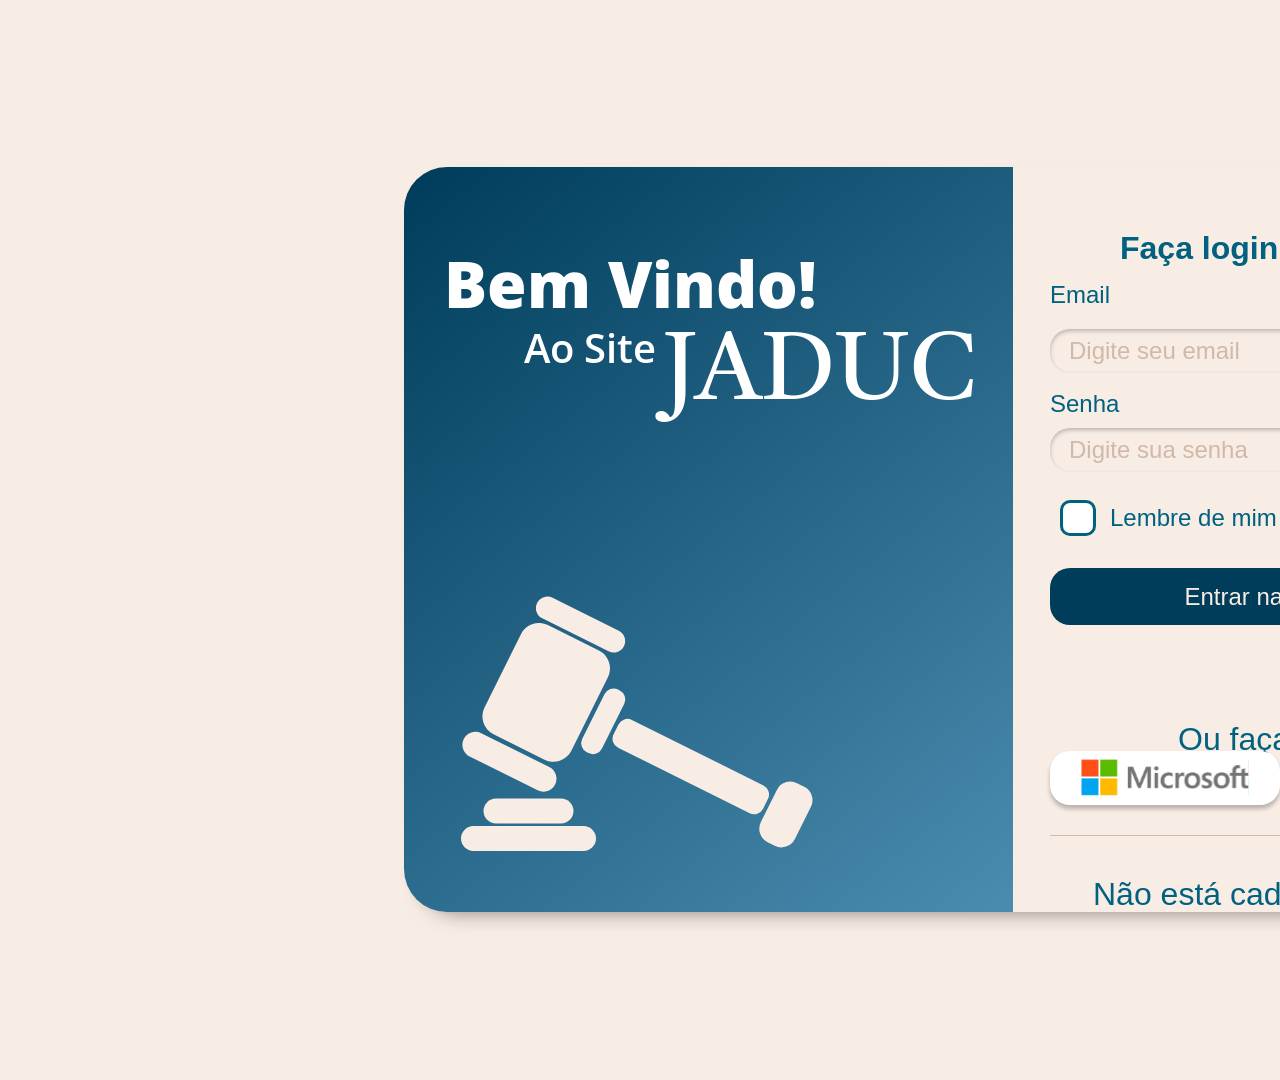
==== Jaduc/index.html @ f5ec1aaa "Add files via upload" ====
<!DOCTYPE html>
<html lang="pt-BR">

<head>
    <meta charset="utf-8">
    <meta name="viewport" content="width=device-width, initial-scale=1">
    <title>Login | JADUC</title>
    <link rel="stylesheet" href="globals.css">
    <link rel="stylesheet" href="styleguide.css">
    <link rel="stylesheet" href="style.css">
</head>

<body>
    <main class="login">
        <div class="rectangle" aria-hidden="true"></div>
        <section class="div" aria-labelledby="welcome-title">
            <h1 class="text-wrapper-7" id="welcome-title">Bem Vindo!</h1>
            <p class="text-wrapper-8">Ao Site</p>
            <p class="text-wrapper-9">JADUC</p>
            <div class="group" aria-hidden="true">
                <div class="rectangle-2"></div>
                <div class="rectangle-3"></div>
            </div>
            <div class="group-2" aria-hidden="true">
                <div class="rectangle-4"></div>
                <div class="rectangle-5"></div>
                <div class="rectangle-6"></div>
                <div class="rectangle-7"></div>
                <div class="rectangle-8"></div>
                <div class="rectangle-9"></div>
            </div>
        </section>
        <section aria-labelledby="login-title">
            <h2 class="p" id="login-title">Faça login com sua conta</h2>
            <form>
                <label class="text-wrapper" for="email">Email</label>
                <input class="rectangle-10" id="email" name="email" type="email" placeholder="Digite seu email"
                    autocomplete="email" inputmode="email" required>
                <label class="text-wrapper-2" for="password">Senha</label>
                <input class="rectangle-11" id="password" name="password" type="password" placeholder="Digite sua senha"
                    autocomplete="current-password" required>
                <input class="rectangle-13" id="remember-me" name="remember-me" type="checkbox">
                <label class="text-wrapper-5" for="remember-me">Lembre de mim</label>
                <button class="rectangle-12" type="submit">Entrar na comunidade</button>
                <a class="text-wrapper-4" href="#recuperar-senha">Esqueceu sua senha?</a>
                <p class="text-wrapper-3">Ou faça login com</p>
                <button class="image-wrapper" type="button" aria-label="Entrar com Microsoft">
                    <img class="image" src="img/microsoft_icon.svg" alt="Microsoft">
                </button>
                <button class="group-wrapper" type="button" aria-label="Entrar com Google">
                    <span class="group-3">
                        <img class="image-2" src="img/google_icon.svg" alt="Google">
                    </span>
                </button>
                <hr class="line">
                <p class="n-o-est-castrado">
                    <span class="span">Não está cadastrado?</span>
                    <a class="text-wrapper-6" href="#cadastro">Clique aqui</a>
                </p>
            </form>
        </section>
    </main>
</body>

</html>
---- Jaduc/globals.css ----
@import url('https://fonts.googleapis.com/css2?family=Castoro:ital@0;1&family=Open+Sans:ital,wght@0,300..800;1,300..800&family=Palanquin:wght@100;200;300;400;500;600;700&family=Poppins:ital,wght@0,100;0,200;0,300;0,400;0,500;0,600;0,700;0,800;0,900;1,100;1,200;1,300;1,400;1,500;1,600;1,700;1,800;1,900&display=swap');

* {
    -webkit-font-smoothing: antialiased;
    box-sizing: border-box;
}

html,
body {
    margin: 0px;
    min-height: 100%;
}

/* a blue color as a generic focus style */
button:focus-visible {
    outline: 2px solid #4a90e2 !important;
    outline: -webkit-focus-ring-color auto 5px !important;
}

a {
    text-decoration: none;
}

/* @FONTWARNING[{"type": "restricted", "family": "Palanquin Dark-Regular", "weight": "400", "style": "normal", "allowsCrossOrigin": false}] */

@font-face {
    font-family: "Palanquin Dark-Regular";
    src: local("Palanquin Dark-Regular");
}

/* @FONTWARNING[{"type": "restricted", "family": "Palanquin-SemiBold", "weight": "600", "style": "normal", "allowsCrossOrigin": false}] */

@font-face {
    font-family: "Palanquin-SemiBold";
    src: local("Palanquin-SemiBold");
}

/* @FONTWARNING[{"type": "restricted", "family": "Palanquin-Regular", "weight": "400", "style": "normal", "allowsCrossOrigin": false}] */

@font-face {
    font-family: "Palanquin-Regular";
    src: local("Palanquin-Regular");
}

/* @FONTWARNING[{"type": "restricted", "family": "Palanquin-Medium", "weight": "500", "style": "normal", "allowsCrossOrigin": false}] */

@font-face {
    font-family: "Palanquin-Medium";
    src: local("Palanquin-Medium");
}

/* @FONTWARNING[{"type": "restricted", "family": "Open Sans-ExtraBold", "weight": "800", "style": "normal", "allowsCrossOrigin": false}] */

@font-face {
    font-family: "Open Sans-ExtraBold";
    src: local("Open Sans-ExtraBold");
}

/* @FONTWARNING[{"type": "restricted", "family": "Open Sans-SemiBold", "weight": "600", "style": "normal", "allowsCrossOrigin": false}] */

@font-face {
    font-family: "Open Sans-SemiBold";
    src: local("Open Sans-SemiBold");
}

/* @FONTWARNING[{"type": "restricted", "family": "Castoro-Regular", "weight": "400", "style": "normal", "allowsCrossOrigin": false}] */

@font-face {
    font-family: "Castoro-Regular";
    src: local("Castoro-Regular");
}

/* @FONTWARNING[{"type": "restricted", "family": "Palanquin-Thin", "weight": "100", "style": "normal", "allowsCrossOrigin": false}] */

@font-face {
    font-family: "Palanquin-Thin";
    src: local("Palanquin-Thin");
}
---- Jaduc/styleguide.css ----
:root {
  --cole-o-de-vari-veis-booleano: initial;
}
---- Jaduc/style.css ----
.login {
    background-color: #f8ede5;
    width: 100%;
    min-width: 1920px;
    min-height: 1080px;
    position: relative;
}

.login .rectangle {
    position: absolute;
    top: 167px;
    left: 404px;
    width: 1218px;
    height: 745px;
    border-radius: 43px;
    box-shadow: 10px 10px 20px -10px #00000080;
    background: linear-gradient(180deg, rgba(255, 255, 255, 1) 0%);
    opacity: 0.9;
}

.login .div {
    position: absolute;
    top: 167px;
    left: 404px;
    width: 609px;
    height: 745px;
    border-radius: 43px 0px 0px 43px;
    box-shadow: -10px 10px 17px -29px #000000;
    background: linear-gradient(141deg,
            rgba(0, 61, 92, 1) 1%,
            rgba(74, 140, 176, 1) 100%);
}

.login .text-wrapper {
    position: absolute;
    top: 281px;
    left: 1050px;
    width: 414px;
    font-family: "Palanquin Dark-Regular", Helvetica;
    font-weight: 400;
    color: #016180;
    font-size: 24px;
    letter-spacing: 0;
    line-height: normal;
}

.login .text-wrapper-2 {
    position: absolute;
    top: 390px;
    left: 1050px;
    width: 414px;
    font-family: "Palanquin Dark-Regular", Helvetica;
    font-weight: 400;
    color: #016180;
    font-size: 24px;
    letter-spacing: 0;
    line-height: normal;
}

.login .p {
    position: absolute;
    top: 203px;
    left: 1120px;
    font-family: "Palanquin-SemiBold", Helvetica;
    font-weight: 600;
    color: #016180;
    font-size: 32px;
    text-align: center;
    letter-spacing: 0;
    line-height: normal;
}

.login .text-wrapper-3 {
    position: absolute;
    top: 689px;
    left: 1178px;
    font-family: "Palanquin-Regular", Helvetica;
    font-weight: 400;
    color: #016180;
    font-size: 32px;
    text-align: center;
    letter-spacing: 0;
    line-height: normal;
}

.login .text-wrapper-4 {
    position: absolute;
    top: 631px;
    left: 1370px;
    font-family: "Palanquin-Medium", Helvetica;
    font-weight: 500;
    color: #4a8cb0;
    font-size: 20px;
    text-align: center;
    letter-spacing: 0;
    line-height: normal;
}

.login .text-wrapper-5 {
    position: relative;
    top: 504px;
    left: 1110px;
    width: 166px;
    font-family: "Palanquin-Medium", Helvetica;
    font-weight: 500;
    color: #016180;
    font-size: 24px;
    text-align: center;
    letter-spacing: 0;
    line-height: normal;
}

.login .n-o-est-castrado {
    position: absolute;
    top: 844px;
    left: 1093px;
    font-family: "Palanquin-Regular", Helvetica;
    font-weight: 400;
    color: transparent;
    font-size: 32px;
    text-align: center;
    letter-spacing: 0;
    line-height: normal;
}

.login .span {
    color: #016180;
}

.login .text-wrapper-6 {
    color: #4a8cb0;
}

.login .text-wrapper-7 {
    position: relative;
    top: 20px;
    left: 40px;
    width: 428px;
    font-family: "Open Sans", sans-serif;
    font-optical-sizing: auto;
    font-weight: 800;
    font-style: normal;
    font-variation-settings:
        "wdth" 100;
    color: #ffffff;
    font-size: 64px;
    letter-spacing: 0;
    line-height: normal;
    white-space: nowrap;
}

.login .text-wrapper-8 {
    position: relative;
    top: -40px;
    left: 120px;
    width: 139px;
    font-family: "Open Sans", sans-serif;
    font-optical-sizing: auto;
    font-weight: 600;
    font-style: normal;
    font-variation-settings:
        "wdth" 100;
    color: #ffffff;
    font-size: 40px;
    letter-spacing: 0;
    line-height: normal;
}

.login .text-wrapper-9 {
    position: relative;
    top: -200px;
    left: 260px;
    width: 342px;
    font-family: "Castoro", serif;
    font-weight: 400;
    font-style: normal;
    color: #ffffff;
    font-size: 96px;
    letter-spacing: 0;
    line-height: normal;
    white-space: nowrap;
}

.login .group {
    position: absolute;
    top: 824px;
    left: 462px;
    width: 150px;
    height: 54px;
}

.login .rectangle-2 {
    position: absolute;
    top: -220px;
    left: -350px;
    width: 25px;
    height: 135px;
    background-color: #f8ede5;
    border-radius: 20px;
    transform: rotate(-90deg);
}

.login .rectangle-3 {
    position: absolute;
    top: -225px;
    left: -350px;
    width: 25px;
    height: 90px;
    background-color: #f8ede5;
    border-radius: 20px;
    transform: rotate(-90deg);
}

.login .group-2 {
    position: absolute;
    top: 490px;
    left: 76px;
    width: 341px;
    height: 179px;
    transform: rotate(26.47deg);
}

.login .rectangle-4 {
    position: absolute;
    top: -37px;
    left: 42px;
    width: 23px;
    height: 97px;
    background-color: #f8ede5;
    border-radius: 20px;
    transform: rotate(-90deg);
}

.login .rectangle-5 {
    position: absolute;
    top: 115px;
    left: 38px;
    width: 26px;
    height: 102px;
    background-color: #f8ede5;
    border-radius: 20px;
    transform: rotate(-90deg);
}

.login .rectangle-6 {
    position: absolute;
    top: 74px;
    left: 132px;
    width: 167px;
    height: 31px;
    background-color: #f8ede5;
    border-radius: 10px;
}

.login .rectangle-7 {
    position: absolute;
    top: 57px;
    left: 303px;
    width: 38px;
    height: 66px;
    background-color: #f8ede5;
    border-radius: 15px;
}

.login .rectangle-8 {
    position: absolute;
    top: 53px;
    left: 106px;
    width: 22px;
    height: 70px;
    background-color: #f8ede5;
    border-radius: 10px;
}

.login .rectangle-9 {
    position: absolute;
    top: 39px;
    left: -8px;
    width: 122px;
    height: 97px;
    background-color: #f8ede5;
    border-radius: 20px;
    transform: rotate(-90deg);
}

.login .rectangle-10 {
    position: absolute;
    top: 329px;
    left: 1050px;
    width: 505px;
    height: 44px;
    background-color: #f8ede5;
    border-radius: 20px;
    box-shadow: inset 0px 2px 4px #00000040;
}

.login .rectangle-11 {
    position: absolute;
    top: 428px;
    left: 1050px;
    width: 505px;
    height: 44px;
    background-color: #f8ede5;
    border-radius: 20px;
    box-shadow: inset 0px 2px 4px #00000040;
}

.login .rectangle-12 {
    position: absolute;
    top: 568px;
    left: 1050px;
    width: 505px;
    height: 57px;
    background-color: #003d5b;
    border-radius: 20px;
}

.login .text-wrapper-10 {
    position: absolute;
    top: 575px;
    left: 1182px;
    width: 242px;
    font-family: "Palanquin Dark-Regular", Helvetica;
    font-weight: 400;
    color: #f8ede5;
    font-size: 24px;
    letter-spacing: 0;
    line-height: normal;
}

.login .image-wrapper {
    position: absolute;
    top: 751px;
    left: 1050px;
    width: 230px;
    height: 54px;
    display: flex;
    background-color: #ffffff;
    border-radius: 20px;
    box-shadow: 0px 4px 4px #00000040;
}

.login .image {
    width: 167.51px;
    height: 54px;
    margin-left: 33px;
    aspect-ratio: 3.1;
}

.login .group-wrapper {
    position: absolute;
    top: 751px;
    left: 1325px;
    width: 230px;
    height: 54px;
    display: flex;
    background-color: #ffffff;
    border-radius: 20px;
    box-shadow: 0px 4px 4px #00000040;
}

.login .group-3 {
    margin-top: 7px;
    width: 132.91px;
    height: 46.07px;
    margin-left: 48.5px;
    display: flex;
    gap: 0.2px;
}

.login .img {
    margin-top: 0.2px;
    width: 37.9px;
    height: 36.52px;
    aspect-ratio: 1.04;
}

.login .image-2 {
    width: 170.81px;
    height: 46.07px;
    aspect-ratio: 2.06;
}

.login .line {
    position: absolute;
    top: 835px;
    left: 1050px;
    width: 505px;
    height: 1px;
    object-fit: cover;
}

.login .rectangle-13 {
    position: absolute;
    top: 500px;
    left: 1060px;
    width: 36px;
    height: 36px;
    background-color: #ffffff;
    border-radius: 10px;
    border: 3px solid;
    border-color: #016180;
    aspect-ratio: 1;
}

.login .text-wrapper-11 {
    position: absolute;
    top: 328px;
    left: 1069px;
    font-family: "Palanquin-Thin", Helvetica;
    font-weight: 100;
    color: #d0b9a9;
    font-size: 24px;
    letter-spacing: 0;
    line-height: normal;
}

.login .text-wrapper-12 {
    position: absolute;
    top: 428px;
    left: 1069px;
    font-family: "Palanquin-Thin", Helvetica;
    font-weight: 100;
    color: #d0b9a9;
    font-size: 24px;
    letter-spacing: 0;
    line-height: normal;
}

/* Original generated CSS is injected before the following overrides. */

.login .rectangle-10,
.login .rectangle-11 {
    border: 0;
    appearance: none;
    padding: 0 19px;
    font-family: "Palanquin-Thin", Helvetica, sans-serif;
    font-weight: 100;
    color: #016180;
    font-size: 24px;
    letter-spacing: 0;
    line-height: normal;
}

.login .rectangle-10::placeholder,
.login .rectangle-11::placeholder {
    color: #d0b9a9;
    opacity: 1;
}

.login .rectangle-10:focus-visible,
.login .rectangle-11:focus-visible,
.login .rectangle-12:focus-visible,
.login .image-wrapper:focus-visible,
.login .group-wrapper:focus-visible,
.login .rectangle-13:focus-visible,
.login .text-wrapper-4:focus-visible,
.login .text-wrapper-6:focus-visible {
    outline: 3px solid #4a8cb0;
    outline-offset: 3px;
}

.login .rectangle-12 {
    border: 0;
    padding: 0;
    cursor: pointer;
    font-family: "Palanquin Dark-Regular", Helvetica, sans-serif;
    font-weight: 400;
    color: #f8ede5;
    font-size: 24px;
    letter-spacing: 0;
    line-height: normal;
    text-align: center;
}

.login .rectangle-12:hover {
    background-color: #016180;
}

.login .rectangle-13 {
    appearance: none;
    margin: 0;
    cursor: pointer;
}

.login .rectangle-13:checked {
    background-color: #016180;
    background-image: url("data:image/svg+xml,%3Csvg xmlns='http://www.w3.org/2000/svg' viewBox='0 0 24 24'%3E%3Cpath d='M5 12.5l4.2 4.2L19 7' fill='none' stroke='%23ffffff' stroke-linecap='round' stroke-linejoin='round' stroke-width='3'/%3E%3C/svg%3E");
    background-position: center;
    background-repeat: no-repeat;
    background-size: 25px;
}

.login .image-wrapper,
.login .group-wrapper {
    border: 0;
    padding: 0;
    cursor: pointer;
    align-items: center;
    justify-content: center;
}

.login .image-wrapper:hover,
.login .group-wrapper:hover {
    box-shadow: 0 5px 6px #00000040;
}

.login .image {
    margin-left: 0;
}

.login .group-3 {
    margin-top: 0;
    margin-left: 0;
}

.login .line {
    border: 0;
    border-top: 1px solid #d0b9a9;
    margin: 0;
}

.login .text-wrapper-4,
.login .text-wrapper-6 {
    display: inline-block;
}

.login .n-o-est-castrado .text-wrapper-6 {
    margin-left: 5px;
}
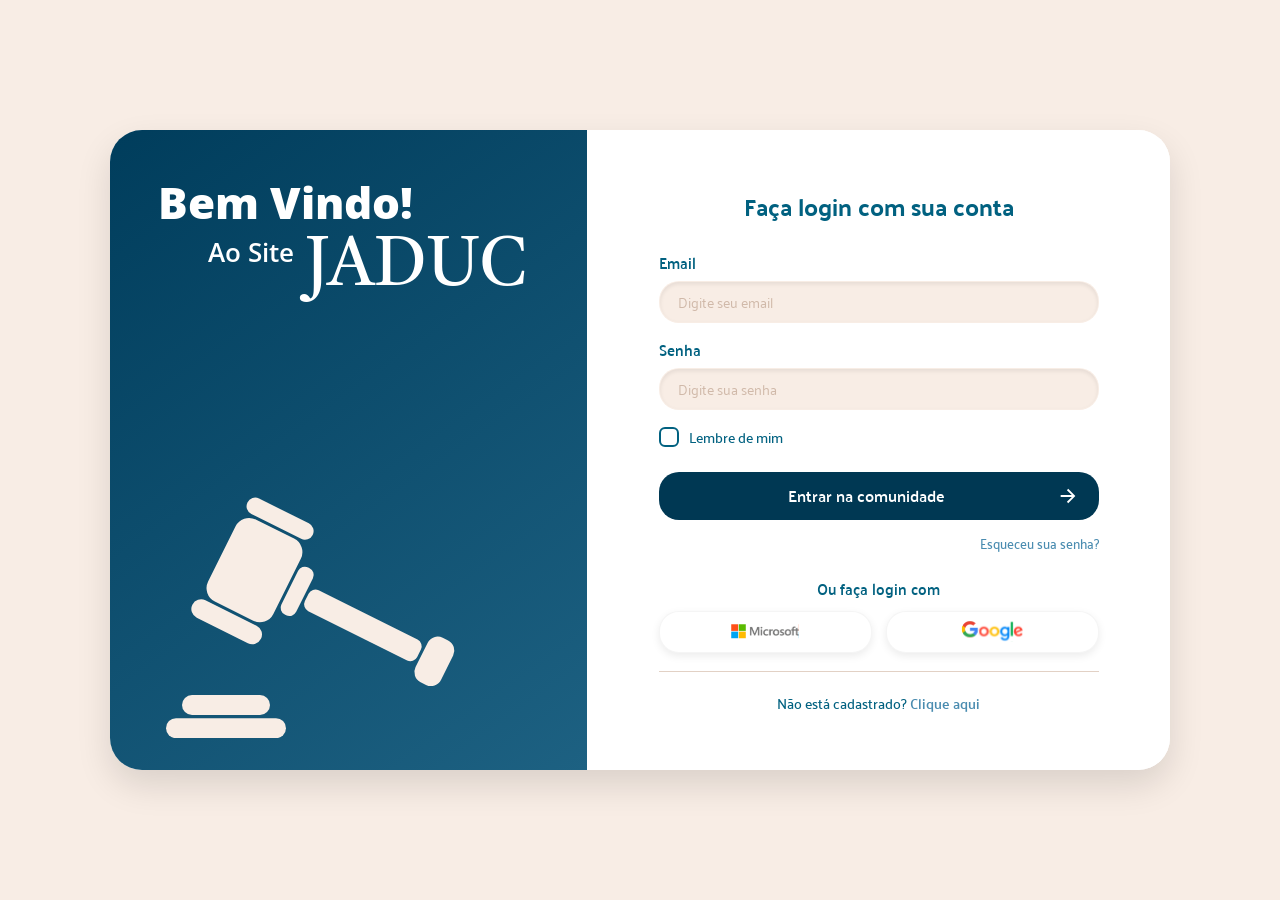
==== commit 4237ba01: "Alterações na página de login, página de cadastro criada" ====
--- a/Jaduc/index.html
+++ b/Jaduc/index.html
@@ -3,63 +3,214 @@
 
 <head>
     <meta charset="utf-8">
-    <meta name="viewport" content="width=device-width, initial-scale=1">
-    <title>Login | JADUC</title>
+    <meta name="viewport" content="width=device-width, initial-scale=1.0">
+    <title>JADUC | Autenticação</title>
     <link rel="stylesheet" href="globals.css">
-    <link rel="stylesheet" href="styleguide.css">
     <link rel="stylesheet" href="style.css">
 </head>
 
 <body>
-    <main class="login">
-        <div class="rectangle" aria-hidden="true"></div>
-        <section class="div" aria-labelledby="welcome-title">
-            <h1 class="text-wrapper-7" id="welcome-title">Bem Vindo!</h1>
-            <p class="text-wrapper-8">Ao Site</p>
-            <p class="text-wrapper-9">JADUC</p>
-            <div class="group" aria-hidden="true">
-                <div class="rectangle-2"></div>
-                <div class="rectangle-3"></div>
-            </div>
-            <div class="group-2" aria-hidden="true">
-                <div class="rectangle-4"></div>
-                <div class="rectangle-5"></div>
-                <div class="rectangle-6"></div>
-                <div class="rectangle-7"></div>
-                <div class="rectangle-8"></div>
-                <div class="rectangle-9"></div>
-            </div>
-        </section>
-        <section aria-labelledby="login-title">
-            <h2 class="p" id="login-title">Faça login com sua conta</h2>
-            <form>
-                <label class="text-wrapper" for="email">Email</label>
-                <input class="rectangle-10" id="email" name="email" type="email" placeholder="Digite seu email"
-                    autocomplete="email" inputmode="email" required>
-                <label class="text-wrapper-2" for="password">Senha</label>
-                <input class="rectangle-11" id="password" name="password" type="password" placeholder="Digite sua senha"
-                    autocomplete="current-password" required>
-                <input class="rectangle-13" id="remember-me" name="remember-me" type="checkbox">
-                <label class="text-wrapper-5" for="remember-me">Lembre de mim</label>
-                <button class="rectangle-12" type="submit">Entrar na comunidade</button>
-                <a class="text-wrapper-4" href="#recuperar-senha">Esqueceu sua senha?</a>
-                <p class="text-wrapper-3">Ou faça login com</p>
-                <button class="image-wrapper" type="button" aria-label="Entrar com Microsoft">
-                    <img class="image" src="img/microsoft_icon.svg" alt="Microsoft">
-                </button>
-                <button class="group-wrapper" type="button" aria-label="Entrar com Google">
-                    <span class="group-3">
-                        <img class="image-2" src="img/google_icon.svg" alt="Google">
-                    </span>
-                </button>
-                <hr class="line">
-                <p class="n-o-est-castrado">
-                    <span class="span">Não está cadastrado?</span>
-                    <a class="text-wrapper-6" href="#cadastro">Clique aqui</a>
-                </p>
-            </form>
+
+    <main class="login-card">
+        <!-- ==========================================
+             PAINEL AZUL (BRANDING / ILUSTRAÇÕES)
+        ========================================== -->
+        <aside class="brand-panel">
+            
+            <!-- 1. CONTEÚDO DO LOGIN (MARTELO) -->
+            <div class="brand-content brand-login">
+                <div class="brand-header">
+                    <h1 class="welcome-title">Bem Vindo!</h1>
+                    <div class="brand-logo-group">
+                        <span class="logo-subtext">Ao Site</span>
+                        <span class="logo-name">JADUC</span>
+                    </div>
+                </div>
+
+                <!-- Ilustração do Martelo -->
+                <div class="brand-illustration" aria-hidden="true">
+                    <svg xmlns="http://www.w3.org/2000/svg" viewBox="0 0 386 313" fill="none" class="martelo">
+                        <rect x="74.0182" y="22.8174" width="23" height="97" rx="11.5"
+                            transform="rotate(-63.5265 74.0182 22.8174)" fill="#F8EDE5" />
+                        <rect x="0.000578763" y="160.23" width="26" height="102" rx="13"
+                            transform="rotate(-63.5265 0.000578763 160.23)" fill="#F8EDE5" />
+                        <rect x="164.966" y="125.084" width="167" height="31" rx="10"
+                            transform="rotate(26.4735 164.966 125.084)" fill="#F8EDE5" />
+                        <rect x="325.614" y="186.096" width="38" height="66" rx="15"
+                            transform="rotate(26.4735 325.614 186.096)" fill="#F8EDE5" />
+                        <rect x="151.054" y="94.6958" width="22" height="70" rx="10"
+                            transform="rotate(26.4735 151.054 94.6958)" fill="#F8EDE5" />
+                        <rect x="17.8492" y="135.605" width="122" height="97" rx="20"
+                            transform="rotate(-63.5265 17.8492 135.605)" fill="#F8EDE5" />
+                    </svg>
+
+                    <svg xmlns="http://www.w3.org/2000/svg" viewBox="0 0 150 54" fill="none" class="base-mallet">
+                        <rect x="20" y="25" width="25" height="110" rx="12.5" transform="rotate(-90 20 25)"
+                            fill="#F8EDE5" />
+                        <rect y="54" width="25" height="150" rx="12.5" transform="rotate(-90 0 54)" fill="#F8EDE5" />
+                    </svg>
+                </div>
+            </div>
+
+            <!-- 2. CONTEÚDO DO CADASTRO (BALANÇA DA JUSTIÇA) -->
+            <div class="brand-content brand-register">
+                <div class="brand-header">
+                    <h1 class="welcome-title register-title">Vamos começar</h1>
+                    <div class="brand-logo-group register-logo-group">
+                        <span class="logo-subtext">o seu</span>
+                        <span class="logo-name">Cadastro</span>
+                    </div>
+                </div>
+
+                <!-- Ilustração Vetorial da Balança -->
+                <div class="brand-illustration scale-illustration" aria-hidden="true">
+                    <svg viewBox="0 0 280 230" fill="none" xmlns="http://www.w3.org/2000/svg" class="scale-svg">
+                        <!-- Coluna e Base Central -->
+                        <path d="M138 28L140 18L142 28C142 34 138 34 138 28Z" fill="#F8EDE5" />
+                        <rect x="138" y="32" width="4" height="155" rx="2" fill="#F8EDE5" />
+                        <path d="M128 187H152V192C152 195.3 149.3 198 146 198H134C130.7 198 128 195.3 128 192V187Z" fill="#F8EDE5" />
+                        <rect x="120" y="198" width="40" height="12" rx="6" fill="#F8EDE5" />
+
+                        <!-- Haste Superior Curvada -->
+                        <g class="scale-beam-group">
+                            <path d="M42 68C85 52 195 52 238 68" stroke="#F8EDE5" stroke-width="4" stroke-linecap="round" />
+                            <circle cx="140" cy="56" r="6" fill="#F8EDE5" />
+
+                            <!-- Prato Esquerdo -->
+                            <g class="scale-pan-left">
+                                <path d="M42 68L22 135M42 68L62 135" stroke="#F8EDE5" stroke-width="2" stroke-linecap="round" />
+                                <path d="M20 135C20 135 42 145 64 135L62 135H22L20 135Z" fill="#F8EDE5" />
+                                <path d="M22 135C22 143 42 145 62 145C82 145 62 143 62 135" stroke="#F8EDE5" stroke-width="3" />
+                            </g>
+
+                            <!-- Prato Direito -->
+                            <g class="scale-pan-right">
+                                <path d="M238 68L218 135M238 68L258 135" stroke="#F8EDE5" stroke-width="2" stroke-linecap="round" />
+                                <path d="M216 135C216 135 238 145 260 135L258 135H218L216 135Z" fill="#F8EDE5" />
+                                <path d="M218 135C218 143 238 145 258 145C278 145 258 143 258 135" stroke="#F8EDE5" stroke-width="3" />
+                            </g>
+                        </g>
+                    </svg>
+                </div>
+            </div>
+
+        </aside>
+
+        <!-- ==========================================
+             PAINEL BRANCO (FORMULÁRIOS)
+        ========================================== -->
+        <section class="form-panel">
+            
+            <!-- 1. FORMULÁRIO DE LOGIN -->
+            <div class="form-content form-login">
+                <h2 class="form-title">Faça login com sua conta</h2>
+
+                <form class="login-form" autocomplete="on">
+                    <div class="form-group">
+                        <label for="login-email">Email</label>
+                        <input type="email" id="login-email" name="email" class="input-field" placeholder="Digite seu email" required autocomplete="email">
+                    </div>
+
+                    <div class="form-group">
+                        <label for="login-password">Senha</label>
+                        <input type="password" id="login-password" name="password" class="input-field" placeholder="Digite sua senha" required autocomplete="current-password">
+                    </div>
+
+                    <div class="remember-row">
+                        <label class="custom-checkbox">
+                            <input type="checkbox" id="remember-me" name="remember-me">
+                            <span class="checkmark"></span>
+                            <span class="label-text">Lembre de mim</span>
+                        </label>
+                    </div>
+
+                    <button type="submit" class="btn-primary">
+                        <svg viewBox="0 0 24 24" class="arr-2" xmlns="http://www.w3.org/2000/svg">
+                            <path d="M16.1716 10.9999L10.8076 5.63589L12.2218 4.22168L20 11.9999L12.2218 19.778L10.8076 18.3638L16.1716 12.9999H4V10.9999H16.1716Z"></path>
+                        </svg>
+                        <span class="text">Entrar na comunidade</span>
+                        <span class="circle"></span>
+                        <svg viewBox="0 0 24 24" class="arr-1" xmlns="http://www.w3.org/2000/svg">
+                            <path d="M16.1716 10.9999L10.8076 5.63589L12.2218 4.22168L20 11.9999L12.2218 19.778L10.8076 18.3638L16.1716 12.9999H4V10.9999H16.1716Z"></path>
+                        </svg>
+                    </button>
+
+                    <div class="forgot-row">
+                        <a href="#recuperar-senha" class="link-forgot">Esqueceu sua senha?</a>
+                    </div>
+
+                    <div class="social-section">
+                        <p class="social-title">Ou faça login com</p>
+                        <div class="social-buttons">
+                            <button type="button" class="btn-social" aria-label="Entrar com Microsoft">
+                                <img src="img/microsoft_icon.svg" alt="Microsoft" class="social-icon">
+                            </button>
+                            <button type="button" class="btn-social" aria-label="Entrar com Google">
+                                <img src="img/google_icon.svg" alt="Google" class="social-icon">
+                            </button>
+                        </div>
+                    </div>
+
+                    <hr class="divider">
+
+                    <p class="register-text">
+                        Não está cadastrado? <a href="javascript:void(0)" id="to-register-btn" class="link-register">Clique aqui</a>
+                    </p>
+                </form>
+            </div>
+
+            <!-- 2. FORMULÁRIO DE CADASTRO -->
+            <div class="form-content form-register">
+                <h2 class="form-title">Crie sua conta</h2>
+
+                <form class="login-form" autocomplete="on">
+                    <div class="form-group">
+                        <label for="reg-name">Digite seu Nome</label>
+                        <input type="text" id="reg-name" name="name" class="input-field" placeholder="JADUC COMUNIART" required autocomplete="given-name">
+                    </div>
+
+                    <div class="form-group">
+                        <label for="reg-lastname">Digite seu Sobrenome</label>
+                        <input type="text" id="reg-lastname" name="lastname" class="input-field" placeholder="Digite seu sobrenome" required autocomplete="family-name">
+                    </div>
+
+                    <div class="form-group">
+                        <label for="reg-email">Digite seu Email</label>
+                        <input type="email" id="reg-email" name="email" class="input-field" placeholder="Digite seu email" required autocomplete="email">
+                    </div>
+
+                    <div class="remember-row">
+                        <label class="custom-checkbox">
+                            <input type="checkbox" id="terms" name="terms" required>
+                            <span class="checkmark"></span>
+                            <span class="label-text">Eu li e aceito os termos de privacidade</span>
+                        </label>
+                    </div>
+
+                    <button type="submit" class="btn-primary">
+                        <svg viewBox="0 0 24 24" class="arr-2" xmlns="http://www.w3.org/2000/svg">
+                            <path d="M16.1716 10.9999L10.8076 5.63589L12.2218 4.22168L20 11.9999L12.2218 19.778L10.8076 18.3638L16.1716 12.9999H4V10.9999H16.1716Z"></path>
+                        </svg>
+                        <span class="text">Cadastrar-se</span>
+                        <span class="circle"></span>
+                        <svg viewBox="0 0 24 24" class="arr-1" xmlns="http://www.w3.org/2000/svg">
+                            <path d="M16.1716 10.9999L10.8076 5.63589L12.2218 4.22168L20 11.9999L12.2218 19.778L10.8076 18.3638L16.1716 12.9999H4V10.9999H16.1716Z"></path>
+                        </svg>
+                    </button>
+
+                    <hr class="divider" style="margin-top: 18px;">
+
+                    <p class="register-text">
+                        Já possui uma conta? <a href="javascript:void(0)" id="to-login-btn" class="link-register">Clique aqui</a>
+                    </p>
+                </form>
+            </div>
+
         </section>
     </main>
+
+    <!-- SCRIPT DE TRANSIÇÃO -->
+    <script src="script.js"></script>
 </body>
 
 </html>
--- a/Jaduc/globals.css
+++ b/Jaduc/globals.css
@@ -1,78 +1,51 @@
-@import url('https://fonts.googleapis.com/css2?family=Castoro:ital@0;1&family=Open+Sans:ital,wght@0,300..800;1,300..800&family=Palanquin:wght@100;200;300;400;500;600;700&family=Poppins:ital,wght@0,100;0,200;0,300;0,400;0,500;0,600;0,700;0,800;0,900;1,100;1,200;1,300;1,400;1,500;1,600;1,700;1,800;1,900&display=swap');
+@import url('https://fonts.googleapis.com/css2?family=Castoro:ital@0;1&family=Open+Sans:ital,wght@0,300..800;1,300..800&family=Palanquin:wght@300;400;500;600;700&display=swap');
+
+:root {
+    --bg-page: #f8ede5;
+    --primary-blue: #003d5c;
+    --primary-dark: #016180;
+    --accent-blue: #4a8cb0;
+    --input-bg: #f8ede5;
+    --text-muted: #d0b9a9;
+    --white: #ffffff;
+    
+    --radius-card: 32px;
+    --radius-input: 20px;
+    --radius-btn: 20px;
+
+    --font-title: 'Open Sans', sans-serif;
+    --font-serif: 'Castoro', serif;
+    --font-body: 'Palanquin', sans-serif;
+}
 
 * {
+    box-sizing: border-box;
+    margin: 0;
+    padding: 0;
     -webkit-font-smoothing: antialiased;
-    box-sizing: border-box;
 }
 
-html,
-body {
-    margin: 0px;
-    min-height: 100%;
+html, body {
+    min-height: 100vh;
+    width: 100%;
 }
 
-/* a blue color as a generic focus style */
-button:focus-visible {
-    outline: 2px solid #4a90e2 !important;
-    outline: -webkit-focus-ring-color auto 5px !important;
+body {
+    background-color: var(--bg-page);
+    font-family: var(--font-body);
+    display: flex;
+    align-items: center;
+    justify-content: center;
+    padding: 24px;
 }
 
 a {
     text-decoration: none;
+    color: inherit;
 }
 
-/* @FONTWARNING[{"type": "restricted", "family": "Palanquin Dark-Regular", "weight": "400", "style": "normal", "allowsCrossOrigin": false}] */
-
-@font-face {
-    font-family: "Palanquin Dark-Regular";
-    src: local("Palanquin Dark-Regular");
-}
-
-/* @FONTWARNING[{"type": "restricted", "family": "Palanquin-SemiBold", "weight": "600", "style": "normal", "allowsCrossOrigin": false}] */
-
-@font-face {
-    font-family: "Palanquin-SemiBold";
-    src: local("Palanquin-SemiBold");
-}
-
-/* @FONTWARNING[{"type": "restricted", "family": "Palanquin-Regular", "weight": "400", "style": "normal", "allowsCrossOrigin": false}] */
-
-@font-face {
-    font-family: "Palanquin-Regular";
-    src: local("Palanquin-Regular");
-}
-
-/* @FONTWARNING[{"type": "restricted", "family": "Palanquin-Medium", "weight": "500", "style": "normal", "allowsCrossOrigin": false}] */
-
-@font-face {
-    font-family: "Palanquin-Medium";
-    src: local("Palanquin-Medium");
-}
-
-/* @FONTWARNING[{"type": "restricted", "family": "Open Sans-ExtraBold", "weight": "800", "style": "normal", "allowsCrossOrigin": false}] */
-
-@font-face {
-    font-family: "Open Sans-ExtraBold";
-    src: local("Open Sans-ExtraBold");
-}
-
-/* @FONTWARNING[{"type": "restricted", "family": "Open Sans-SemiBold", "weight": "600", "style": "normal", "allowsCrossOrigin": false}] */
-
-@font-face {
-    font-family: "Open Sans-SemiBold";
-    src: local("Open Sans-SemiBold");
-}
-
-/* @FONTWARNING[{"type": "restricted", "family": "Castoro-Regular", "weight": "400", "style": "normal", "allowsCrossOrigin": false}] */
-
-@font-face {
-    font-family: "Castoro-Regular";
-    src: local("Castoro-Regular");
-}
-
-/* @FONTWARNING[{"type": "restricted", "family": "Palanquin-Thin", "weight": "100", "style": "normal", "allowsCrossOrigin": false}] */
-
-@font-face {
-    font-family: "Palanquin-Thin";
-    src: local("Palanquin-Thin");
+button {
+    font-family: inherit;
+    border: none;
+    outline: none;
 }
--- a/Jaduc/style.css
+++ b/Jaduc/style.css
@@ -1,530 +1,755 @@
-.login {
-    background-color: #f8ede5;
+/* CONTAINER PRINCIPAL (CARD) */
+.login-card {
+    display: flex;
     width: 100%;
-    min-width: 1920px;
-    min-height: 1080px;
+    max-width: 1060px;
+    min-height: 640px;
+    background-color: var(--white);
+    border-radius: var(--radius-card);
+    box-shadow: 0 15px 35px rgba(0, 0, 0, 0.12);
+    overflow: hidden;
     position: relative;
-}
-
-.login .rectangle {
+    animation: slideRightIn 0.6s ease-out forwards;
+}
+
+@keyframes slideRightIn {
+    from {
+        opacity: 0;
+        transform: translateX(-50px);
+    }
+
+    to {
+        opacity: 1;
+        transform: translateX(0);
+    }
+}
+
+/* -------------------------------------------
+   ESTRUTURA DE SLIDE DOS PAINÉIS
+------------------------------------------- */
+.brand-panel {
+    flex: 0 0 45%;
+    background: linear-gradient(145deg, #003d5c 0%, #1d6182 100%);
+    position: relative;
+    color: var(--white);
+    user-select: none;
+    transition: transform 0.75s cubic-bezier(0.65, 0, 0.35, 1);
+    z-index: 2;
+}
+
+.form-panel {
+    flex: 1;
+    position: relative;
+    background-color: var(--white);
+    user-select: none;
+    transition: transform 0.75s cubic-bezier(0.65, 0, 0.35, 1);
+    z-index: 1;
+}
+
+/* ===========================================
+   ESTADO DO CADASTRO (.is-signup ATIVO)
+   Inverte os dois lados com deslizamento suave
+=========================================== */
+.login-card.is-signup .brand-panel {
+    transform: translateX(122.2%);
+    /* Desliza o painel azul para a direita */
+}
+
+.login-card.is-signup .form-panel {
+    transform: translateX(-81.8%);
+    /* Desliza o painel branco para a esquerda */
+}
+
+/* -------------------------------------------
+   EFEITO "FUMAÇA" / CROSSFADE INTERNO
+------------------------------------------- */
+.brand-content,
+.form-content {
     position: absolute;
-    top: 167px;
-    left: 404px;
-    width: 1218px;
-    height: 745px;
-    border-radius: 43px;
-    box-shadow: 10px 10px 20px -10px #00000080;
-    background: linear-gradient(180deg, rgba(255, 255, 255, 1) 0%);
-    opacity: 0.9;
-}
-
-.login .div {
+    inset: 0;
+    padding: 48px 40px 32px 48px;
+    display: flex;
+    flex-direction: column;
+    justify-content: space-between;
+    transition: opacity 0.45s ease, filter 0.45s ease, transform 0.5s cubic-bezier(0.25, 1, 0.5, 1);
+}
+
+.form-content {
+    padding: 24px 56px;
+    justify-content: center;
+}
+
+/* Visibilidade padrão (Login ativo) */
+.brand-login,
+.form-login {
+    opacity: 1;
+    filter: blur(0px);
+    transform: scale(1);
+    pointer-events: auto;
+    z-index: 2;
+}
+
+.brand-register,
+.form-register {
+    opacity: 0;
+    filter: blur(8px);
+    transform: scale(0.96);
+    pointer-events: none;
+    z-index: 1;
+}
+
+/* Visibilidade quando no estado Cadastro */
+.login-card.is-signup .brand-login,
+.login-card.is-signup .form-login {
+    opacity: 0;
+    filter: blur(8px);
+    transform: scale(0.96);
+    pointer-events: none;
+}
+
+.login-card.is-signup .brand-register,
+.login-card.is-signup .form-register {
+    opacity: 1;
+    filter: blur(0px);
+    transform: scale(1);
+    pointer-events: auto;
+    transition-delay: 0.2s;
+    /* Efeito fumaça surge após o início do slide */
+}
+
+/* -------------------------------------------
+   TIPOGRAFIA DO BRANDING
+------------------------------------------- */
+.brand-header {
+    display: flex;
+    flex-direction: column;
+    gap: 4px;
+}
+
+.welcome-title {
+    font-family: var(--font-title);
+    font-size: 44px;
+    font-weight: 800;
+    line-height: 1.1;
+}
+
+.brand-logo-group {
+    display: flex;
+    align-items: baseline;
+    gap: 12px;
+    margin-top: 4px;
+    margin-left: 50px;
+}
+
+.register-logo-group {
+    margin-left: 10px;
+}
+
+.logo-subtext {
+    font-family: var(--font-title);
+    font-size: 26px;
+    font-weight: 600;
+    align-self: flex-start;
+    white-space: nowrap;
+}
+
+.logo-name {
+    font-family: var(--font-serif);
+    font-size: 68px;
+    line-height: 1;
+    font-weight: 400;
+}
+
+/* -------------------------------------------
+   ILUSTRAÇÃO 1: MARTELO (LOGIN)
+------------------------------------------- */
+.brand-illustration {
+    position: relative;
+    width: 100%;
+    max-width: 320px;
+    height: 220px;
+    margin-top: auto;
+    align-self: flex-start;
+    cursor: pointer;
+    overflow: visible;
+    pointer-events: none;
+}
+
+.base-mallet {
     position: absolute;
-    top: 167px;
-    left: 404px;
-    width: 609px;
-    height: 745px;
-    border-radius: 43px 0px 0px 43px;
-    box-shadow: -10px 10px 17px -29px #000000;
-    background: linear-gradient(141deg,
-            rgba(0, 61, 92, 1) 1%,
-            rgba(74, 140, 176, 1) 100%);
-}
-
-.login .text-wrapper {
+    bottom: 0;
+    left: 8px;
+    width: 120px;
+    height: auto;
+    z-index: 1;
+    transform-origin: center bottom;
+    transition: transform 0.2s ease-out;
+}
+
+.martelo {
     position: absolute;
-    top: 281px;
-    left: 1050px;
-    width: 414px;
-    font-family: "Palanquin Dark-Regular", Helvetica;
-    font-weight: 400;
-    color: #016180;
+    bottom: 10px;
+    left: 30px;
+    width: 290px;
+    height: auto;
+    z-index: 2;
+    overflow: visible;
+    transform-origin: 90% 75%;
+    transition: transform 0.3s ease-out;
+}
+
+.brand-panel:hover .martelo {
+    animation: strikeMartelo 1.25s cubic-bezier(0.25, 1, 0.5, 1) infinite;
+}
+
+.brand-panel:hover .base-mallet {
+    animation: impactBase 1.25s cubic-bezier(0.25, 1, 0.5, 1) infinite;
+}
+
+@keyframes strikeMartelo {
+    0% {
+        transform: rotate(0deg);
+    }
+
+    20% {
+        transform: rotate(12deg);
+    }
+
+    45% {
+        transform: rotate(-14deg);
+    }
+
+    54% {
+        transform: rotate(-7deg);
+    }
+
+    63% {
+        transform: rotate(-14deg);
+    }
+
+    80% {
+        transform: rotate(0deg);
+    }
+
+    100% {
+        transform: rotate(0deg);
+    }
+}
+
+@keyframes impactBase {
+
+    0%,
+    41% {
+        transform: translateY(0) scale(1);
+    }
+
+    45% {
+        transform: translateY(3px) scaleY(0.92) scaleX(1.03);
+    }
+
+    52% {
+        transform: translateY(-1px) scale(1);
+    }
+
+    58% {
+        transform: translateY(1.5px) scaleY(0.97);
+    }
+
+    65%,
+    100% {
+        transform: translateY(0) scale(1);
+    }
+}
+
+/* -------------------------------------------
+   ILUSTRAÇÃO 2: BALANÇA DA JUSTIÇA (CADASTRO)
+------------------------------------------- */
+.scale-illustration {
+    max-width: 300px;
+    width: 100%;
+    height: auto;
+    margin-bottom: 7px;
+}
+
+.scale-svg {
+    width: 100%;
+    height: 100%;
+    display: block;
+}
+
+.scale-beam-group {
+    transform-origin: 140px 56px;
+    transition: transform 0.4s ease;
+}
+
+/* Leve oscilação da balança ao passar o mouse */
+.brand-panel:hover .scale-beam-group {
+    animation: balanceSwing 3s ease-in-out infinite;
+}
+
+@keyframes balanceSwing {
+
+    0%,
+    100% {
+        transform: rotate(0deg);
+    }
+
+    25% {
+        transform: rotate(4deg);
+    }
+
+    75% {
+        transform: rotate(-4deg);
+    }
+}
+
+/* -------------------------------------------
+   FORMULÁRIOS & INPUTS
+------------------------------------------- */
+.form-title {
+    color: var(--primary-dark);
     font-size: 24px;
-    letter-spacing: 0;
-    line-height: normal;
-}
-
-.login .text-wrapper-2 {
-    position: absolute;
-    top: 390px;
-    left: 1050px;
-    width: 414px;
-    font-family: "Palanquin Dark-Regular", Helvetica;
-    font-weight: 400;
-    color: #016180;
-    font-size: 24px;
-    letter-spacing: 0;
-    line-height: normal;
-}
-
-.login .p {
-    position: absolute;
-    top: 203px;
-    left: 1120px;
-    font-family: "Palanquin-SemiBold", Helvetica;
+    font-weight: 700;
+    text-align: center;
+    margin-bottom: 20px;
+}
+
+.login-form {
+    display: flex;
+    flex-direction: column;
+    gap: 12px;
+    width: 100%;
+    max-width: 440px;
+    margin: 0 auto;
+}
+
+.form-group {
+    display: flex;
+    flex-direction: column;
+    gap: 4px;
+}
+
+.form-group label {
+    color: var(--primary-dark);
+    font-size: 15px;
     font-weight: 600;
-    color: #016180;
-    font-size: 32px;
-    text-align: center;
-    letter-spacing: 0;
-    line-height: normal;
-}
-
-.login .text-wrapper-3 {
-    position: absolute;
-    top: 689px;
-    left: 1178px;
-    font-family: "Palanquin-Regular", Helvetica;
-    font-weight: 400;
-    color: #016180;
-    font-size: 32px;
-    text-align: center;
-    letter-spacing: 0;
-    line-height: normal;
-}
-
-.login .text-wrapper-4 {
-    position: absolute;
-    top: 631px;
-    left: 1370px;
-    font-family: "Palanquin-Medium", Helvetica;
-    font-weight: 500;
-    color: #4a8cb0;
-    font-size: 20px;
-    text-align: center;
-    letter-spacing: 0;
-    line-height: normal;
-}
-
-.login .text-wrapper-5 {
-    position: relative;
-    top: 504px;
-    left: 1110px;
-    width: 166px;
-    font-family: "Palanquin-Medium", Helvetica;
-    font-weight: 500;
-    color: #016180;
-    font-size: 24px;
-    text-align: center;
-    letter-spacing: 0;
-    line-height: normal;
-}
-
-.login .n-o-est-castrado {
-    position: absolute;
-    top: 844px;
-    left: 1093px;
-    font-family: "Palanquin-Regular", Helvetica;
-    font-weight: 400;
-    color: transparent;
-    font-size: 32px;
-    text-align: center;
-    letter-spacing: 0;
-    line-height: normal;
-}
-
-.login .span {
-    color: #016180;
-}
-
-.login .text-wrapper-6 {
-    color: #4a8cb0;
-}
-
-.login .text-wrapper-7 {
-    position: relative;
-    top: 20px;
-    left: 40px;
-    width: 428px;
-    font-family: "Open Sans", sans-serif;
-    font-optical-sizing: auto;
-    font-weight: 800;
-    font-style: normal;
-    font-variation-settings:
-        "wdth" 100;
-    color: #ffffff;
-    font-size: 64px;
-    letter-spacing: 0;
-    line-height: normal;
-    white-space: nowrap;
-}
-
-.login .text-wrapper-8 {
-    position: relative;
-    top: -40px;
-    left: 120px;
-    width: 139px;
-    font-family: "Open Sans", sans-serif;
-    font-optical-sizing: auto;
-    font-weight: 600;
-    font-style: normal;
-    font-variation-settings:
-        "wdth" 100;
-    color: #ffffff;
-    font-size: 40px;
-    letter-spacing: 0;
-    line-height: normal;
-}
-
-.login .text-wrapper-9 {
-    position: relative;
-    top: -200px;
-    left: 260px;
-    width: 342px;
-    font-family: "Castoro", serif;
-    font-weight: 400;
-    font-style: normal;
-    color: #ffffff;
-    font-size: 96px;
-    letter-spacing: 0;
-    line-height: normal;
-    white-space: nowrap;
-}
-
-.login .group {
-    position: absolute;
-    top: 824px;
-    left: 462px;
-    width: 150px;
-    height: 54px;
-}
-
-.login .rectangle-2 {
-    position: absolute;
-    top: -220px;
-    left: -350px;
-    width: 25px;
-    height: 135px;
-    background-color: #f8ede5;
-    border-radius: 20px;
-    transform: rotate(-90deg);
-}
-
-.login .rectangle-3 {
-    position: absolute;
-    top: -225px;
-    left: -350px;
-    width: 25px;
-    height: 90px;
-    background-color: #f8ede5;
-    border-radius: 20px;
-    transform: rotate(-90deg);
-}
-
-.login .group-2 {
-    position: absolute;
-    top: 490px;
-    left: 76px;
-    width: 341px;
-    height: 179px;
-    transform: rotate(26.47deg);
-}
-
-.login .rectangle-4 {
-    position: absolute;
-    top: -37px;
-    left: 42px;
-    width: 23px;
-    height: 97px;
-    background-color: #f8ede5;
-    border-radius: 20px;
-    transform: rotate(-90deg);
-}
-
-.login .rectangle-5 {
-    position: absolute;
-    top: 115px;
-    left: 38px;
-    width: 26px;
-    height: 102px;
-    background-color: #f8ede5;
-    border-radius: 20px;
-    transform: rotate(-90deg);
-}
-
-.login .rectangle-6 {
-    position: absolute;
-    top: 74px;
-    left: 132px;
-    width: 167px;
-    height: 31px;
-    background-color: #f8ede5;
-    border-radius: 10px;
-}
-
-.login .rectangle-7 {
-    position: absolute;
-    top: 57px;
-    left: 303px;
-    width: 38px;
-    height: 66px;
-    background-color: #f8ede5;
-    border-radius: 15px;
-}
-
-.login .rectangle-8 {
-    position: absolute;
-    top: 53px;
-    left: 106px;
-    width: 22px;
-    height: 70px;
-    background-color: #f8ede5;
-    border-radius: 10px;
-}
-
-.login .rectangle-9 {
-    position: absolute;
-    top: 39px;
-    left: -8px;
-    width: 122px;
-    height: 97px;
-    background-color: #f8ede5;
-    border-radius: 20px;
-    transform: rotate(-90deg);
-}
-
-.login .rectangle-10 {
-    position: absolute;
-    top: 329px;
-    left: 1050px;
-    width: 505px;
-    height: 44px;
-    background-color: #f8ede5;
-    border-radius: 20px;
-    box-shadow: inset 0px 2px 4px #00000040;
-}
-
-.login .rectangle-11 {
-    position: absolute;
-    top: 428px;
-    left: 1050px;
-    width: 505px;
-    height: 44px;
-    background-color: #f8ede5;
-    border-radius: 20px;
-    box-shadow: inset 0px 2px 4px #00000040;
-}
-
-.login .rectangle-12 {
-    position: absolute;
-    top: 568px;
-    left: 1050px;
-    width: 505px;
-    height: 57px;
-    background-color: #003d5b;
-    border-radius: 20px;
-}
-
-.login .text-wrapper-10 {
-    position: absolute;
-    top: 575px;
-    left: 1182px;
-    width: 242px;
-    font-family: "Palanquin Dark-Regular", Helvetica;
-    font-weight: 400;
-    color: #f8ede5;
-    font-size: 24px;
-    letter-spacing: 0;
-    line-height: normal;
-}
-
-.login .image-wrapper {
-    position: absolute;
-    top: 751px;
-    left: 1050px;
-    width: 230px;
-    height: 54px;
-    display: flex;
-    background-color: #ffffff;
-    border-radius: 20px;
-    box-shadow: 0px 4px 4px #00000040;
-}
-
-.login .image {
-    width: 167.51px;
-    height: 54px;
-    margin-left: 33px;
-    aspect-ratio: 3.1;
-}
-
-.login .group-wrapper {
-    position: absolute;
-    top: 751px;
-    left: 1325px;
-    width: 230px;
-    height: 54px;
-    display: flex;
-    background-color: #ffffff;
-    border-radius: 20px;
-    box-shadow: 0px 4px 4px #00000040;
-}
-
-.login .group-3 {
-    margin-top: 7px;
-    width: 132.91px;
-    height: 46.07px;
-    margin-left: 48.5px;
-    display: flex;
-    gap: 0.2px;
-}
-
-.login .img {
-    margin-top: 0.2px;
-    width: 37.9px;
-    height: 36.52px;
-    aspect-ratio: 1.04;
-}
-
-.login .image-2 {
-    width: 170.81px;
-    height: 46.07px;
-    aspect-ratio: 2.06;
-}
-
-.login .line {
-    position: absolute;
-    top: 835px;
-    left: 1050px;
-    width: 505px;
-    height: 1px;
-    object-fit: cover;
-}
-
-.login .rectangle-13 {
-    position: absolute;
-    top: 500px;
-    left: 1060px;
-    width: 36px;
-    height: 36px;
-    background-color: #ffffff;
-    border-radius: 10px;
-    border: 3px solid;
-    border-color: #016180;
-    aspect-ratio: 1;
-}
-
-.login .text-wrapper-11 {
-    position: absolute;
-    top: 328px;
-    left: 1069px;
-    font-family: "Palanquin-Thin", Helvetica;
-    font-weight: 100;
-    color: #d0b9a9;
-    font-size: 24px;
-    letter-spacing: 0;
-    line-height: normal;
-}
-
-.login .text-wrapper-12 {
-    position: absolute;
-    top: 428px;
-    left: 1069px;
-    font-family: "Palanquin-Thin", Helvetica;
-    font-weight: 100;
-    color: #d0b9a9;
-    font-size: 24px;
-    letter-spacing: 0;
-    line-height: normal;
-}
-
-/* Original generated CSS is injected before the following overrides. */
-
-.login .rectangle-10,
-.login .rectangle-11 {
-    border: 0;
-    appearance: none;
-    padding: 0 19px;
-    font-family: "Palanquin-Thin", Helvetica, sans-serif;
-    font-weight: 100;
-    color: #016180;
-    font-size: 24px;
-    letter-spacing: 0;
-    line-height: normal;
-}
-
-.login .rectangle-10::placeholder,
-.login .rectangle-11::placeholder {
-    color: #d0b9a9;
-    opacity: 1;
-}
-
-.login .rectangle-10:focus-visible,
-.login .rectangle-11:focus-visible,
-.login .rectangle-12:focus-visible,
-.login .image-wrapper:focus-visible,
-.login .group-wrapper:focus-visible,
-.login .rectangle-13:focus-visible,
-.login .text-wrapper-4:focus-visible,
-.login .text-wrapper-6:focus-visible {
-    outline: 3px solid #4a8cb0;
-    outline-offset: 3px;
-}
-
-.login .rectangle-12 {
-    border: 0;
-    padding: 0;
+}
+
+.input-field {
+    width: 100%;
+    height: 42px;
+    background-color: var(--input-bg);
+    border: 1px solid transparent;
+    border-radius: var(--radius-input);
+    padding: 0 18px;
+    font-size: 14px;
+    font-family: var(--font-body);
+    color: var(--primary-dark);
+    box-shadow: inset 0 2px 4px rgba(0, 0, 0, 0.08);
+    transition: border-color 0.2s, background-color 0.2s;
+}
+
+.input-field::placeholder {
+    color: var(--text-muted);
+}
+
+.input-field:focus {
+    outline: none;
+    border-color: var(--accent-blue);
+    background-color: #fcf5f0;
+}
+
+/* CHECKBOX CUSTOMIZADO */
+.remember-row {
+    margin: 2px 0;
+}
+
+.custom-checkbox {
+    display: inline-flex;
+    align-items: center;
+    gap: 10px;
     cursor: pointer;
-    font-family: "Palanquin Dark-Regular", Helvetica, sans-serif;
-    font-weight: 400;
-    color: #f8ede5;
-    font-size: 24px;
-    letter-spacing: 0;
-    line-height: normal;
-    text-align: center;
-}
-
-.login .rectangle-12:hover {
-    background-color: #016180;
-}
-
-.login .rectangle-13 {
-    appearance: none;
-    margin: 0;
-    cursor: pointer;
-}
-
-.login .rectangle-13:checked {
-    background-color: #016180;
+    user-select: none;
+}
+
+.custom-checkbox input {
+    display: none;
+}
+
+.custom-checkbox .checkmark {
+    width: 20px;
+    height: 20px;
+    border: 2px solid var(--primary-dark);
+    border-radius: 6px;
+    background-color: var(--white);
+    display: flex;
+    align-items: center;
+    justify-content: center;
+    transition: all 0.2s ease;
+    flex-shrink: 0;
+}
+
+.custom-checkbox input:checked+.checkmark {
+    background-color: var(--primary-dark);
     background-image: url("data:image/svg+xml,%3Csvg xmlns='http://www.w3.org/2000/svg' viewBox='0 0 24 24'%3E%3Cpath d='M5 12.5l4.2 4.2L19 7' fill='none' stroke='%23ffffff' stroke-linecap='round' stroke-linejoin='round' stroke-width='3'/%3E%3C/svg%3E");
+    background-size: 13px;
     background-position: center;
     background-repeat: no-repeat;
-    background-size: 25px;
-}
-
-.login .image-wrapper,
-.login .group-wrapper {
-    border: 0;
-    padding: 0;
-    cursor: pointer;
+}
+
+.custom-checkbox .label-text {
+    color: var(--primary-dark);
+    font-size: 14px;
+    font-weight: 500;
+}
+
+/* BOTÃO ANIMADO */
+.btn-primary {
+    position: relative;
+    display: flex;
     align-items: center;
     justify-content: center;
-}
-
-.login .image-wrapper:hover,
-.login .group-wrapper:hover {
-    box-shadow: 0 5px 6px #00000040;
-}
-
-.login .image {
-    margin-left: 0;
-}
-
-.login .group-3 {
-    margin-top: 0;
-    margin-left: 0;
-}
-
-.login .line {
-    border: 0;
-    border-top: 1px solid #d0b9a9;
-    margin: 0;
-}
-
-.login .text-wrapper-4,
-.login .text-wrapper-6 {
-    display: inline-block;
-}
-
-.login .n-o-est-castrado .text-wrapper-6 {
-    margin-left: 5px;
+    gap: 4px;
+    padding: 14px 36px;
+    border: 4px solid transparent;
+    height: 48px;
+    background-color: #003853;
+    color: var(--white);
+    box-shadow: 0 0 0 2px var(--white);
+    font-size: 16px;
+    font-weight: 600;
+    border-radius: var(--radius-btn);
+    cursor: pointer;
+    margin-top: 4px;
+    overflow: hidden;
+    transition: all 0.6s cubic-bezier(0.23, 1, 0.32, 1);
+}
+
+.btn-primary svg {
+    position: absolute;
+    width: 22px;
+    fill: var(--white);
+    z-index: 9;
+    transition: all 0.8s cubic-bezier(0.23, 1, 0.32, 1);
+}
+
+.btn-primary .arr-1 {
+    right: 16px;
+}
+
+.btn-primary .arr-2 {
+    left: -25%;
+}
+
+.btn-primary .circle {
+    position: absolute;
+    top: 50%;
+    left: 50%;
+    transform: translate(-50%, -50%);
+    width: 20px;
+    height: 20px;
+    background-color: var(--white);
+    border-radius: 50%;
+    opacity: 0;
+    transition: all 0.8s cubic-bezier(0.3, 1, 0.32, 1);
+}
+
+.btn-primary .text {
+    position: relative;
+    z-index: 1;
+    transform: translateX(-12px);
+    transition: all 0.8s cubic-bezier(0.23, 1, 0.32, 1);
+}
+
+.btn-primary:hover {
+    box-shadow: 0 0 0 12px transparent;
+    color: #212121;
+    border-radius: 12px;
+}
+
+.btn-primary:hover .arr-1 {
+    right: -25%;
+}
+
+.btn-primary:hover .arr-2 {
+    left: 16px;
+}
+
+.btn-primary:hover .text {
+    transform: translateX(12px);
+}
+
+.btn-primary:hover svg {
+    fill: #212121;
+}
+
+.btn-primary:active {
+    scale: 0.96;
+    box-shadow: 0 0 0 4px #003d5c;
+}
+
+.btn-primary:hover .circle {
+    width: 500px;
+    height: 220px;
+    opacity: 1;
+}
+
+/* LINKS E REDES SOCIAIS */
+.forgot-row {
+    text-align: right;
+    margin-top: -4px;
+}
+
+.link-forgot {
+    color: var(--accent-blue);
+    font-size: 13px;
+    font-weight: 500;
+}
+
+.link-forgot:hover {
+    text-decoration: underline;
+}
+
+.social-section {
+    display: flex;
+    flex-direction: column;
+    align-items: center;
+    gap: 8px;
+    margin-top: 6px;
+}
+
+.social-title {
+    color: var(--primary-dark);
+    font-size: 15px;
+    font-weight: 600;
+}
+
+.social-buttons {
+    display: flex;
+    gap: 14px;
+    width: 100%;
+}
+
+.btn-social {
+    flex: 1;
+    height: 42px;
+    background-color: var(--white);
+    border-radius: var(--radius-btn);
+    box-shadow: 0 3px 8px rgba(0, 0, 0, 0.08);
+    display: flex;
+    align-items: center;
+    justify-content: center;
+    cursor: pointer;
+    transition: box-shadow 0.2s, transform 0.1s;
+    border: 1px solid rgba(0, 0, 0, 0.04);
+}
+
+.btn-social:hover {
+    box-shadow: 0 5px 12px rgba(0, 0, 0, 0.12);
+}
+
+.btn-social:active {
+    transform: scale(0.98);
+}
+
+.social-icon {
+    max-height: 22px;
+    max-width: 100px;
+    object-fit: contain;
+}
+
+.divider {
+    border: none;
+    border-top: 1px solid #e2d1c5;
+    margin: 6px 0;
+}
+
+.register-text {
+    text-align: center;
+    color: var(--primary-dark);
+    font-size: 14px;
+    font-weight: 500;
+}
+
+.link-register {
+    color: var(--accent-blue);
+    font-weight: 600;
+    cursor: pointer;
+}
+
+.link-register:hover {
+    text-decoration: underline;
+}
+
+/* -------------------------------------------
+   RESPONSIVIDADE (Mobile)
+------------------------------------------- */
+/* ==========================================================================
+   RESPONSIVIDADE COMPLETA (DESKTOP MÉDIO, TABLETS E CELULARES)
+   ========================================================================== */
+
+/* 1. Telas Intermediárias / Laptops menores (1080px para baixo) */
+@media (max-width: 1080px) {
+    .login-card {
+        max-width: 920px;
+        min-height: 590px;
+    }
+
+    .brand-content {
+        padding: 40px 32px 28px 36px;
+    }
+
+    .welcome-title {
+        font-size: 38px;
+    }
+
+    .logo-subtext {
+        font-size: 22px;
+    }
+
+    .logo-name {
+        font-size: 56px;
+    }
+
+    .brand-illustration {
+        max-width: 250px;
+        height: 180px;
+    }
+
+    .scale-illustration {
+        max-width: 230px;
+        height: 180px;
+    }
+
+    .form-content {
+        padding: 20px 40px;
+    }
+}
+
+/* 2. Tablets em Modo Retrato e Celulares (860px para baixo) */
+@media (max-width: 860px) {
+    body {
+        padding: 16px;
+    }
+
+    .login-card {
+        flex-direction: column;
+        max-width: 440px;
+        min-height: 620px;
+        border-radius: 24px;
+    }
+
+    /* Desativa o slide horizontal em telas verticais para evitar scroll lateral */
+    .brand-panel,
+    .form-panel {
+        transform: none !important;
+        flex: none;
+        width: 100%;
+    }
+
+    .login-card.is-signup .brand-panel,
+    .login-card.is-signup .form-panel {
+        transform: none !important;
+    }
+
+    /* Painel Azul vira um cabeçalho compacto no topo */
+    .brand-panel {
+        height: 130px;
+    }
+
+    .brand-content {
+        padding: 20px 24px;
+        align-items: center;
+        text-align: center;
+        justify-content: center;
+    }
+
+    .brand-header {
+        align-items: center;
+    }
+
+    .brand-logo-group,
+    .register-logo-group {
+        margin-left: 0;
+        justify-content: center;
+    }
+
+    .welcome-title {
+        font-size: 26px;
+    }
+
+    .logo-subtext {
+        font-size: 18px;
+    }
+
+    .logo-name {
+        font-size: 42px;
+    }
+
+    /* OCULTA AMBAS AS ILUSTRAÇÕES NO MOBILE (MARTELO E BALANÇA) */
+    .brand-illustration,
+    .scale-illustration {
+        display: none !important;
+    }
+
+    /* Painel do Formulário ocupa o restante do espaço */
+    .form-panel {
+        height: 490px;
+        background-color: var(--white);
+    }
+
+    .form-content {
+        padding: 20px 28px 24px;
+        justify-content: flex-start;
+    }
+
+    .form-title {
+        font-size: 22px;
+        margin-bottom: 14px;
+    }
+
+    .login-form {
+        gap: 10px;
+    }
+
+    .input-field {
+        height: 40px;
+        font-size: 14px;
+    }
+
+    .btn-primary {
+        height: 46px;
+        font-size: 15px;
+    }
+}
+
+/* 3. Celulares Pequenos (400px para baixo) */
+@media (max-width: 400px) {
+    body {
+        padding: 10px;
+    }
+
+    .login-card {
+        border-radius: 20px;
+    }
+
+    .form-content {
+        padding: 16px 20px 20px;
+    }
+
+    .social-buttons {
+        gap: 8px;
+    }
+
+    .btn-social {
+        height: 38px;
+    }
+
+    .custom-checkbox .label-text {
+        font-size: 13px;
+    }
+
+    .register-text {
+        font-size: 13px;
+    }
 }
